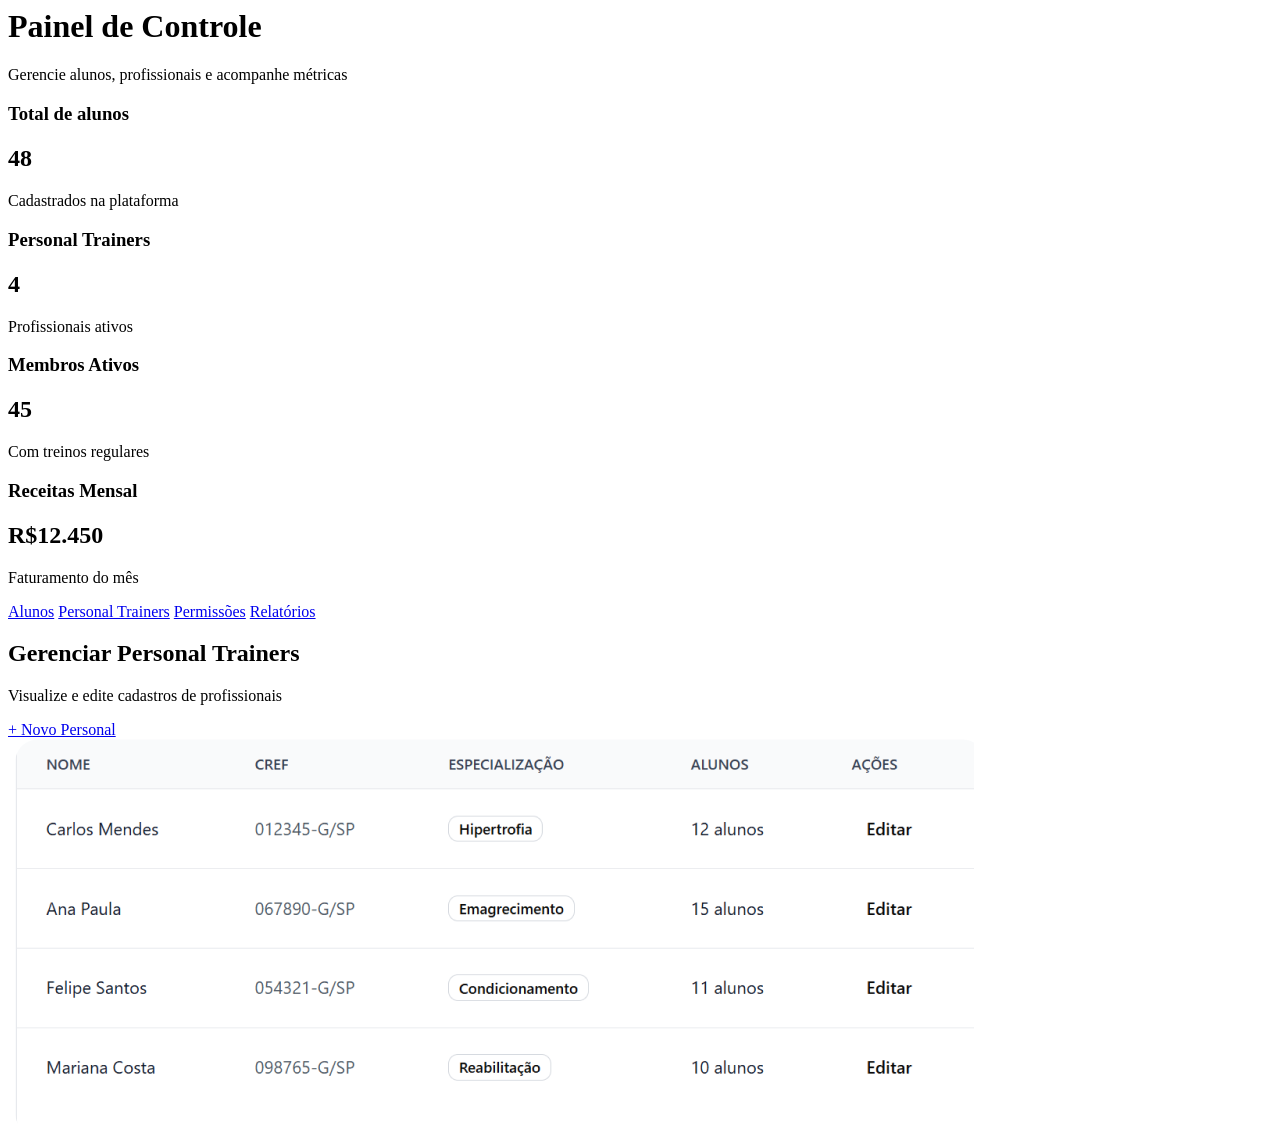
==== aluno.html @ 8fadd3b1 "Add files via upload" ====
<html lang="pt-br" dir="ltr">
<head>
    <meta charset="UTF-8">
    <title>Painel de Controle</title>
    <link rel="aluno" href="css/aluno.css">
</head>
<body>

    <div class="container">
        
        <header>
            <h1>Painel de Controle</h1>
            <p>Gerencie alunos, profissionais e acompanhe métricas</p>
        </header>

        <div class="dados">
            <div class="cartao">
                <h3>Total de alunos</h3>
                <h2>48</h2>
                <p>Cadastrados na plataforma</p>
            </div>
            
            <div class="cartao">
                <h3>Personal Trainers</h3>
                <h2>4</h2>
                <p>Profissionais ativos</p>
            </div>

            <div class="cartao">
                <h3>Membros Ativos</h3>
                <h2>45</h2>
                <p>Com treinos regulares</p>
            </div>

            <div class="cartao">
                <h3>Receitas Mensal</h3>
                <h2>R$12.450</h2>
                <p>Faturamento do mês</p>
            </div>
        </div>

        <div class="abas">
            <a href="#">Alunos</a>
            <a href="#" class="ativo">Personal Trainers</a>
            <a href="#">Permissões</a>
            <a href="#">Relatórios</a>
        </div>

        <div class="informacoes">
            <div>
                <h2>Gerenciar Personal Trainers</h2>
                <p>Visualize e edite cadastros de profissionais</p>
            </div>
            <a href="#" class="botao">+ Novo Personal</a>
        </div>

        <img class="imagem-tabela" src="img/Captura de tela 2026-04-30 161346.png" alt="Tabela de informações">

    </div>

</body>
</html>
---- css/aluno.css ----
* {
    margin: 0;
    padding: 0;
    box-sizing: border-box;
    font-family: Arial, sans-serif;
}

body {
    background-color: #ffffff;
    padding: 40px 20px;
}

.container {
    max-width: 800px;
    margin: 0 auto;
}

header {
    margin-bottom: 25px;
}

header h1 {
    font-size: 24px;
    color: #111;
    margin-bottom: 5px;
}

header p {
    font-size: 14px;
    color: #515151;
}


.dados {
    display: flex;
    gap: 15px;
    margin-bottom: 30px;
}

.cartao {
    
    border: 1px solid #e0e0e0;
    border-radius: 10px;
    padding: 20px;
    background-color: #fff;
    border-color: #221e1e;
}

.cartao h3 {
    font-size: 13px;
    color: #333;
    font-weight: 600;
    margin-bottom: 15px;
}

.cartao h2 {
    font-size: 32px;
    color: #111;
    margin-bottom: 5px;
}

.cartao p {
    font-size: 13px;
    color: #888;
}


.abas {
    display:flex;
    border: 1px solid #ececec;
    border-radius: 8px;
    padding: 10px 15px;
    gap: 20px;
    margin-bottom: 30px;
}

.abas a {
    font-size: 14px;
    color: #444;
    text-decoration: none; 
}

.abas a.ativo {
    font-style: bold;
    color: #000000;
}


.informacoes {
    display: flex;
    justify-content: space-between;
    align-items: center;
    margin-bottom: 20px;
}

.informacoes h2 {
    font-size: 18px;
    color: #111;
    margin-bottom: 5px;
}

.informacoes p {
    font-size: 14px;
    color: #565656;
}

.botao {
    background-color: #000;
    color: #fff;
    text-decoration: none;
    padding: 10px 20px;
    border-radius: 8px;
    font-size: 14px;
    font-weight: bold;
}

.imagem-tabela {
    width: 100%;
    border-radius: 10px; 
}
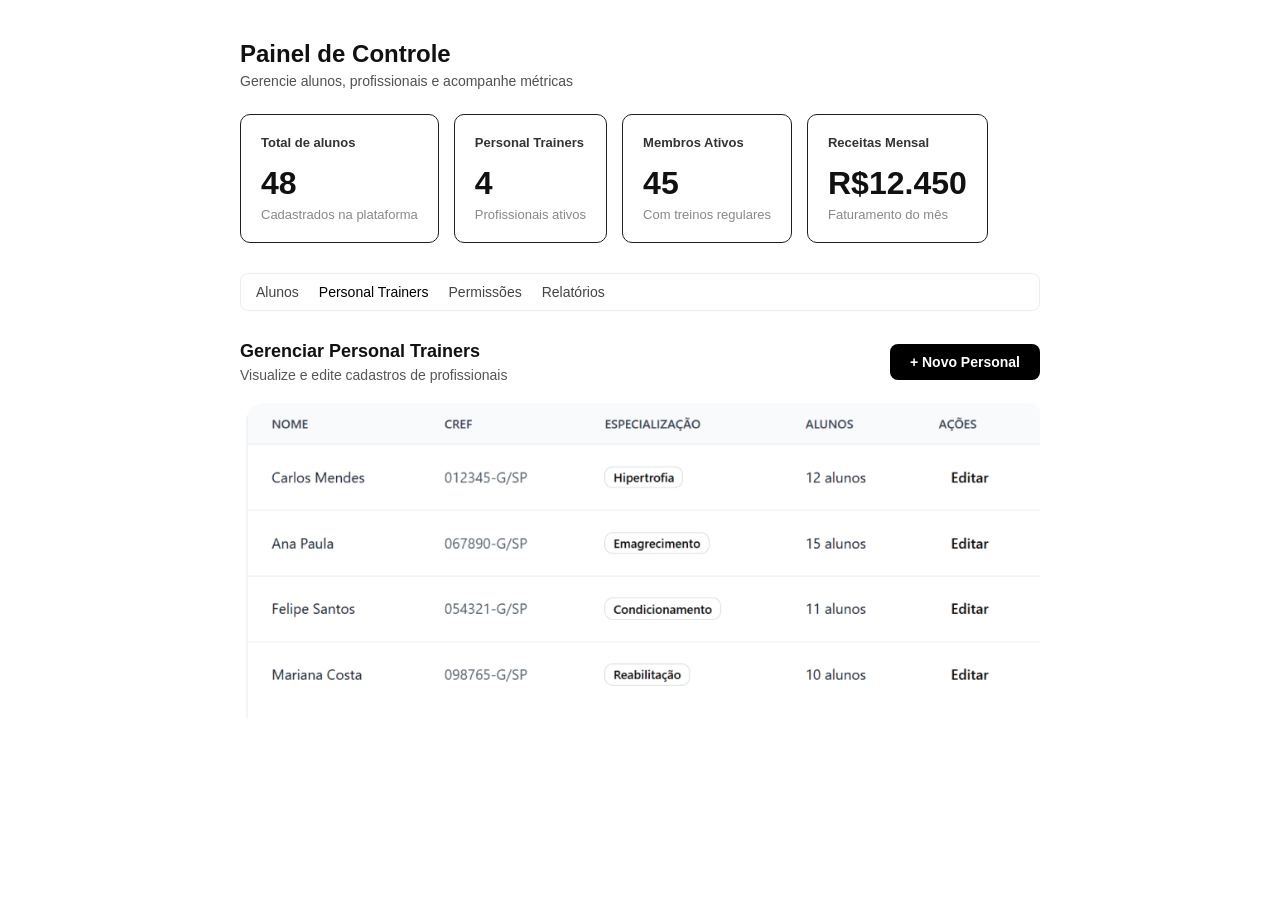
==== commit 88fb8c73: "Add files via upload" ====
--- a/aluno.html
+++ b/aluno.html
@@ -3,7 +3,7 @@
 <head>
     <meta charset="UTF-8">
     <title>Painel de Controle</title>
-    <link rel="aluno" href="css/aluno.css">
+    <link rel="stylesheet" href="assets/css/aluno.css">
 </head>
 <body>
 
@@ -55,7 +55,7 @@
             <a href="#" class="botao">+ Novo Personal</a>
         </div>
 
-        <img class="imagem-tabela" src="img/Captura de tela 2026-04-30 161346.png" alt="Tabela de informações">
+        <img class="imagem-tabela" src="assets/img/Captura de tela 2026-04-30 161346.png" alt="Tabela de informações">
 
     </div>
 
--- a/assets/css/aluno.css
+++ b/assets/css/aluno.css
@@ -0,0 +1,120 @@
+* {
+    margin: 0;
+    padding: 0;
+    box-sizing: border-box;
+    font-family: Arial, sans-serif;
+}
+
+body {
+    background-color: #ffffff;
+    padding: 40px 20px;
+}
+
+.container {
+    max-width: 800px;
+    margin: 0 auto;
+}
+
+header {
+    margin-bottom: 25px;
+}
+
+header h1 {
+    font-size: 24px;
+    color: #111;
+    margin-bottom: 5px;
+}
+
+header p {
+    font-size: 14px;
+    color: #515151;
+}
+
+
+.dados {
+    display: flex;
+    gap: 15px;
+    margin-bottom: 30px;
+}
+
+.cartao {
+    
+    border: 1px solid #e0e0e0;
+    border-radius: 10px;
+    padding: 20px;
+    background-color: #fff;
+    border-color: #221e1e;
+}
+
+.cartao h3 {
+    font-size: 13px;
+    color: #333;
+    font-weight: 600;
+    margin-bottom: 15px;
+}
+
+.cartao h2 {
+    font-size: 32px;
+    color: #111;
+    margin-bottom: 5px;
+}
+
+.cartao p {
+    font-size: 13px;
+    color: #888;
+}
+
+
+.abas {
+    display:flex;
+    border: 1px solid #ececec;
+    border-radius: 8px;
+    padding: 10px 15px;
+    gap: 20px;
+    margin-bottom: 30px;
+}
+
+.abas a {
+    font-size: 14px;
+    color: #444;
+    text-decoration: none; 
+}
+
+.abas a.ativo {
+    font-style: bold;
+    color: #000000;
+}
+
+
+.informacoes {
+    display: flex;
+    justify-content: space-between;
+    align-items: center;
+    margin-bottom: 20px;
+}
+
+.informacoes h2 {
+    font-size: 18px;
+    color: #111;
+    margin-bottom: 5px;
+}
+
+.informacoes p {
+    font-size: 14px;
+    color: #565656;
+}
+
+.botao {
+    background-color: #000;
+    color: #fff;
+    text-decoration: none;
+    padding: 10px 20px;
+    border-radius: 8px;
+    font-size: 14px;
+    font-weight: bold;
+}
+
+.imagem-tabela {
+    width: 100%;
+    border-radius: 10px; 
+}
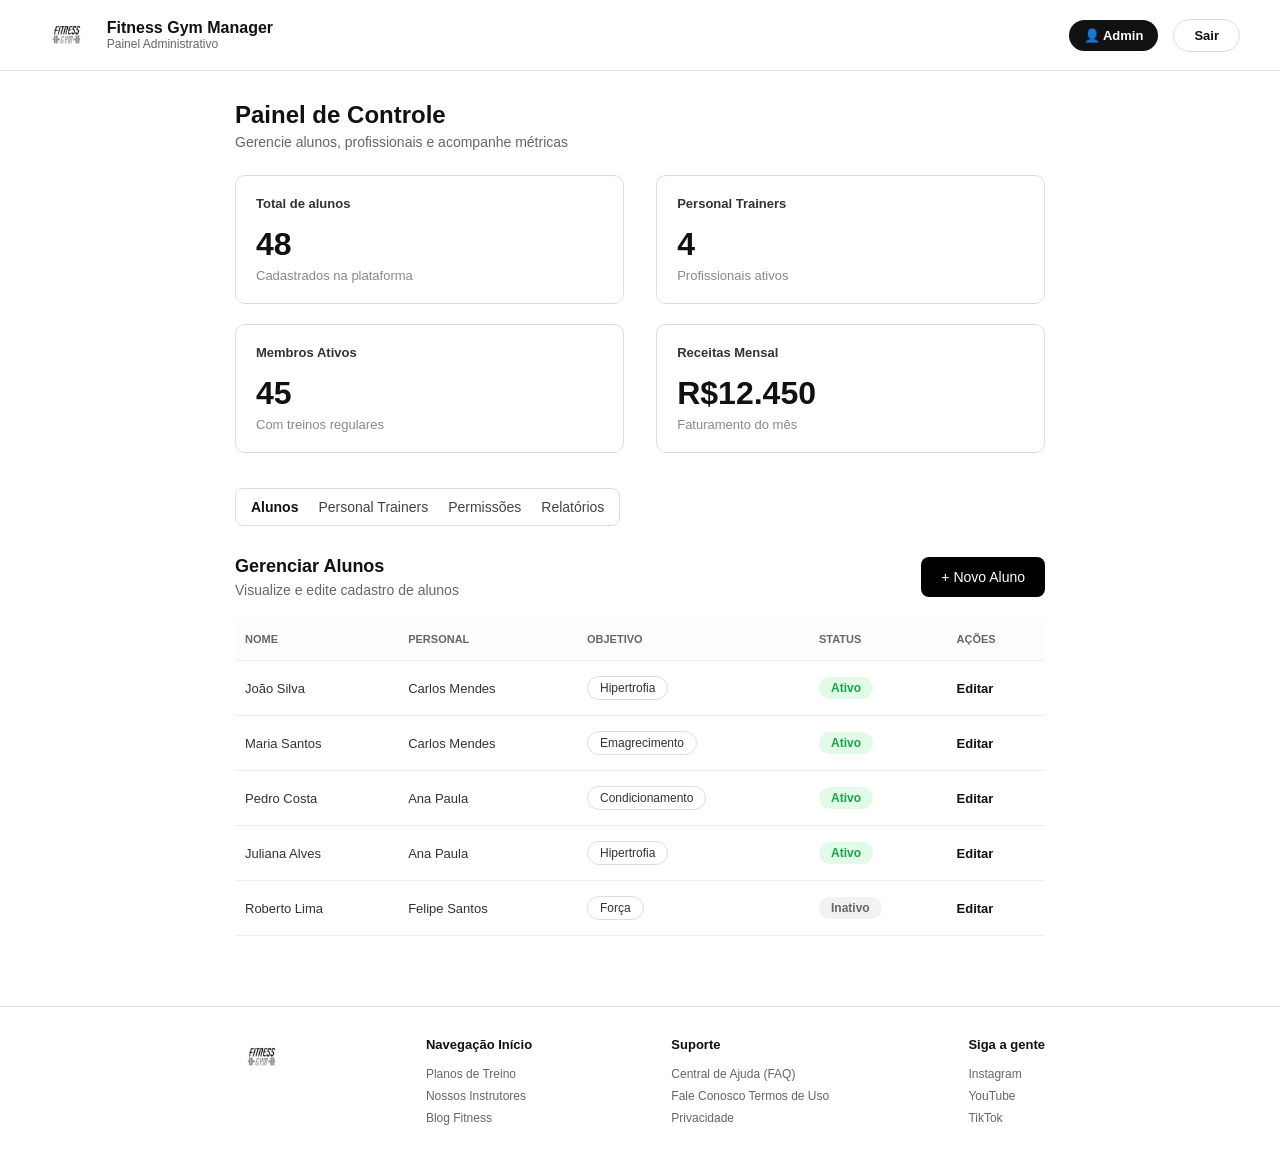
==== commit af3782e3: "Add files via upload" ====
--- a/aluno.html
+++ b/aluno.html
@@ -1,39 +1,55 @@
-
-<html lang="pt-br" dir="ltr">
+<!DOCTYPE html>
+<html lang="pt-br">
 <head>
     <meta charset="UTF-8">
-    <title>Painel de Controle</title>
+    <meta name="viewport" content="width=device-width, initial-scale=1.0">
+    <title>Fitness Gym Manager</title>
     <link rel="stylesheet" href="assets/css/aluno.css">
 </head>
 <body>
 
-    <div class="container">
+    <header class="cabecalho">
+        <div class="logo-area">
+            <img src="Academia site/academia/assets/img/logo real.png" alt="Logo Fitness Gym" class="imagem-logo">
+            <div class="texto-logo">
+                <strong>Fitness Gym Manager</strong>
+                <p>Painel Administrativo</p>
+            </div>
+        </div>
         
-        <header>
+        <div class="usuario-area">
+            <div class="etiqueta-admin">👤 Admin</div>
+            <a href="#" class="botao-sair">Sair</a>
+        </div>
+    </header>
+
+    <main class="container">
+        
+        <div class="titulo-pagina">
             <h1>Painel de Controle</h1>
             <p>Gerencie alunos, profissionais e acompanhe métricas</p>
-        </header>
+        </div>
 
-        <div class="dados">
-            <div class="cartao">
+        <div class="grid-dados">
+            <div class="cartao-dado">
                 <h3>Total de alunos</h3>
                 <h2>48</h2>
                 <p>Cadastrados na plataforma</p>
             </div>
             
-            <div class="cartao">
+            <div class="cartao-dado">
                 <h3>Personal Trainers</h3>
                 <h2>4</h2>
                 <p>Profissionais ativos</p>
             </div>
 
-            <div class="cartao">
+            <div class="cartao-dado">
                 <h3>Membros Ativos</h3>
                 <h2>45</h2>
                 <p>Com treinos regulares</p>
             </div>
 
-            <div class="cartao">
+            <div class="cartao-dado">
                 <h3>Receitas Mensal</h3>
                 <h2>R$12.450</h2>
                 <p>Faturamento do mês</p>
@@ -41,23 +57,109 @@
         </div>
 
         <div class="abas">
-            <a href="#">Alunos</a>
-            <a href="#" class="ativo">Personal Trainers</a>
+            <a href="#" class="ativo">Alunos</a>
+            <a href="#">Personal Trainers</a>
             <a href="#">Permissões</a>
             <a href="#">Relatórios</a>
         </div>
 
-        <div class="informacoes">
+        <div class="cabecalho-tabela">
             <div>
-                <h2>Gerenciar Personal Trainers</h2>
-                <p>Visualize e edite cadastros de profissionais</p>
+                <h2>Gerenciar Alunos</h2>
+                <p>Visualize e edite cadastro de alunos</p>
             </div>
-            <a href="#" class="botao">+ Novo Personal</a>
+            <a href="#" class="botao-preto">+ Novo Aluno</a>
         </div>
 
-        <img class="imagem-tabela" src="assets/img/Captura de tela 2026-04-30 161346.png" alt="Tabela de informações">
+        <div class="area-tabela">
+            <table class="tabela-padrao">
+                <thead>
+                    <tr>
+                        <th>NOME</th>
+                        <th>PERSONAL</th>
+                        <th>OBJETIVO</th>
+                        <th>STATUS</th>
+                        <th>AÇÕES</th>
+                    </tr>
+                </thead>
+                <tbody>
+                    <tr>
+                        <td>João Silva</td>
+                        <td>Carlos Mendes</td>
+                        <td><div class="tag-objetivo">Hipertrofia</div></td>
+                        <td><div class="tag-status status-ativo">Ativo</div></td>
+                        <td><a href="#" class="link-editar">Editar</a></td>
+                    </tr>
+                    <tr>
+                        <td>Maria Santos</td>
+                        <td>Carlos Mendes</td>
+                        <td><div class="tag-objetivo">Emagrecimento</div></td>
+                        <td><div class="tag-status status-ativo">Ativo</div></td>
+                        <td><a href="#" class="link-editar">Editar</a></td>
+                    </tr>
+                    <tr>
+                        <td>Pedro Costa</td>
+                        <td>Ana Paula</td>
+                        <td><div class="tag-objetivo">Condicionamento</div></td>
+                        <td><div class="tag-status status-ativo">Ativo</div></td>
+                        <td><a href="#" class="link-editar">Editar</a></td>
+                    </tr>
+                    <tr>
+                        <td>Juliana Alves</td>
+                        <td>Ana Paula</td>
+                        <td><div class="tag-objetivo">Hipertrofia</div></td>
+                        <td><div class="tag-status status-ativo">Ativo</div></td>
+                        <td><a href="#" class="link-editar">Editar</a></td>
+                    </tr>
+                    <tr>
+                        <td>Roberto Lima</td>
+                        <td>Felipe Santos</td>
+                        <td><div class="tag-objetivo">Força</div></td>
+                        <td><div class="tag-status status-inativo">Inativo</div></td>
+                        <td><a href="#" class="link-editar">Editar</a></td>
+                    </tr>
+                </tbody>
+            </table>
+        </div>
 
-    </div>
+    </main>
+
+    <footer class="rodape">
+        <div class="container grid-rodape">
+            
+            <div class="coluna-rodape">
+                <img src="Academia site/academia/assets/img/logo real.png" alt="Logo Fitness Gym" class="imagem-logo">
+            </div>
+
+            <div class="coluna-rodape">
+                <h4>Navegação Início</h4>
+                <ul class="lista-limpa">
+                    <li>Planos de Treino</li>
+                    <li>Nossos Instrutores</li>
+                    <li>Blog Fitness</li>
+                </ul>
+            </div>
+
+            <div class="coluna-rodape">
+                <h4>Suporte</h4>
+                <ul class="lista-limpa">
+                    <li>Central de Ajuda (FAQ)</li>
+                    <li>Fale Conosco Termos de Uso</li>
+                    <li>Privacidade</li>
+                </ul>
+            </div>
+
+            <div class="coluna-rodape">
+                <h4>Siga a gente</h4>
+                <ul class="lista-limpa">
+                    <li>Instagram</li>
+                    <li>YouTube</li>
+                    <li>TikTok</li>
+                </ul>
+            </div>
+
+        </div>
+    </footer>
 
 </body>
 </html>
--- a/assets/css/aluno.css
+++ b/assets/css/aluno.css
@@ -1,73 +1,131 @@
+
 * {
     margin: 0;
     padding: 0;
     box-sizing: border-box;
-    font-family: Arial, sans-serif;
+    font-family: Arial, Helvetica, sans-serif;
 }
 
 body {
     background-color: #ffffff;
-    padding: 40px 20px;
-}
+    color: #333;
+}
+
 
 .container {
-    max-width: 800px;
+    max-width: 850px;
     margin: 0 auto;
-}
-
-header {
+    padding: 30px 20px;
+}
+
+
+.cabecalho {
+    display: flex;
+    justify-content: space-between;
+    align-items: center;
+    padding: 15px 40px;
+    border-bottom: 1px solid #e0e0e0;
+}
+
+.logo-area {
+    display: flex;
+    align-items: center;
+    gap: 15px;
+}
+
+.imagem-logo {
+    height: 40px; 
+}
+
+.texto-logo strong {
+    display: block;
+    font-size: 16px;
+    color: #111;
+}
+
+.texto-logo p {
+    font-size: 12px;
+    color: #666;
+}
+
+.usuario-area {
+    display: flex;
+    align-items: center;
+    gap: 15px;
+}
+
+.etiqueta-admin {
+    background-color: #111;
+    color: #fff;
+    padding: 8px 15px;
+    border-radius: 20px;
+    font-size: 13px;
+    font-weight: bold;
+}
+
+.botao-sair {
+    text-decoration: none;
+    color: #111;
+    border: 1px solid #ddd;
+    padding: 8px 20px;
+    border-radius: 20px;
+    font-size: 13px;
+    font-weight: bold;
+}
+
+
+.titulo-pagina {
     margin-bottom: 25px;
 }
 
-header h1 {
+.titulo-pagina h1 {
     font-size: 24px;
     color: #111;
     margin-bottom: 5px;
 }
 
-header p {
+.titulo-pagina p {
     font-size: 14px;
-    color: #515151;
-}
-
-
-.dados {
-    display: flex;
-    gap: 15px;
-    margin-bottom: 30px;
-}
-
-.cartao {
-    
-    border: 1px solid #e0e0e0;
+    color: #666;
+}
+
+
+.grid-dados {
+    display: flex;
+    flex-wrap: wrap;
+    justify-content: space-between; 
+    margin-bottom: 15px;
+}
+
+.cartao-dado {
+    width: 48%; 
+    border: 1px solid #ddd;
     border-radius: 10px;
     padding: 20px;
-    background-color: #fff;
-    border-color: #221e1e;
-}
-
-.cartao h3 {
+    margin-bottom: 20px; 
+}
+
+.cartao-dado h3 {
     font-size: 13px;
     color: #333;
-    font-weight: 600;
     margin-bottom: 15px;
 }
 
-.cartao h2 {
+.cartao-dado h2 {
     font-size: 32px;
     color: #111;
     margin-bottom: 5px;
 }
 
-.cartao p {
+.cartao-dado p {
     font-size: 13px;
     color: #888;
 }
 
 
 .abas {
-    display:flex;
-    border: 1px solid #ececec;
+    display: inline-flex;
+    border: 1px solid #ddd;
     border-radius: 8px;
     padding: 10px 15px;
     gap: 20px;
@@ -77,44 +135,171 @@
 .abas a {
     font-size: 14px;
     color: #444;
-    text-decoration: none; 
+    text-decoration: none;
 }
 
 .abas a.ativo {
-    font-style: bold;
-    color: #000000;
-}
-
-
-.informacoes {
+    font-weight: bold;
+    color: #111;
+}
+
+
+.cabecalho-tabela {
     display: flex;
     justify-content: space-between;
     align-items: center;
     margin-bottom: 20px;
 }
 
-.informacoes h2 {
+.cabecalho-tabela h2 {
     font-size: 18px;
     color: #111;
     margin-bottom: 5px;
 }
 
-.informacoes p {
+.cabecalho-tabela p {
     font-size: 14px;
-    color: #565656;
-}
-
-.botao {
+    color: #666;
+}
+
+.botao-preto {
     background-color: #000;
     color: #fff;
     text-decoration: none;
-    padding: 10px 20px;
+    padding: 12px 20px;
     border-radius: 8px;
     font-size: 14px;
-    font-weight: bold;
-}
-
-.imagem-tabela {
+}
+
+.area-tabela {
     width: 100%;
-    border-radius: 10px; 
-}+}
+
+.tabela-padrao {
+    width: 100%;
+    border-collapse: collapse; 
+    text-align: left;
+}
+
+.tabela-padrao th {
+    font-size: 11px;
+    color: #666;
+    padding: 15px 10px;
+    border-bottom: 1px solid #eee; 
+    background-color: #fdfdfd; 
+}
+
+.tabela-padrao td {
+    font-size: 13px;
+    color: #333;
+    padding: 15px 10px;
+    border-bottom: 1px solid #eee;
+}
+
+.tag-objetivo {
+    display: inline-block;
+    border: 1px solid #ddd;
+    padding: 4px 12px;
+    border-radius: 20px;
+    background-color: #fff;
+    font-size: 12px;
+}
+
+.tag-status {
+    display: inline-block;
+    padding: 4px 12px;
+    border-radius: 20px;
+    font-size: 12px;
+    font-weight: bold;
+}
+
+.status-ativo {
+    background-color: #e2fbe8; 
+    color: #1ba345; 
+}
+
+.status-inativo {
+    background-color: #f2f2f2; 
+    color: #666; 
+}
+
+.link-editar {
+    color: #111;
+    font-weight: bold;
+    text-decoration: none;
+}
+
+
+.rodape {
+    border-top: 1px solid #ddd;
+    margin-top: 40px;
+}
+
+.grid-rodape {
+    display: flex;
+    flex-wrap: wrap;
+    justify-content: space-between; 
+}
+
+.coluna-rodape h4 {
+    font-size: 13px;
+    color: #111;
+    margin-bottom: 15px;
+}
+
+.lista-limpa {
+    list-style: none; 
+}
+
+.lista-limpa li {
+    font-size: 12px;
+    color: #666;
+    margin-bottom: 8px;
+}
+
+
+@media (max-width: 768px) {
+    
+    .cabecalho {
+        flex-direction: column;
+        text-align: center;
+        padding: 20px;
+    }
+
+   
+    .cartao-dado {
+        width: 100%;
+    }
+
+    
+    .cabecalho-tabela {
+        flex-direction: column;
+        align-items: flex-start;
+        gap: 15px;
+    }
+
+   
+    .area-tabela {
+        overflow-x: auto;
+    }
+
+    
+    .abas {
+        display: flex;
+        overflow-x: auto;
+        white-space: nowrap; 
+    }
+
+   
+    .grid-rodape {
+        flex-direction: column;
+        gap: 25px;
+        text-align: center; 
+    }
+}
+
+
+
+
+
+
